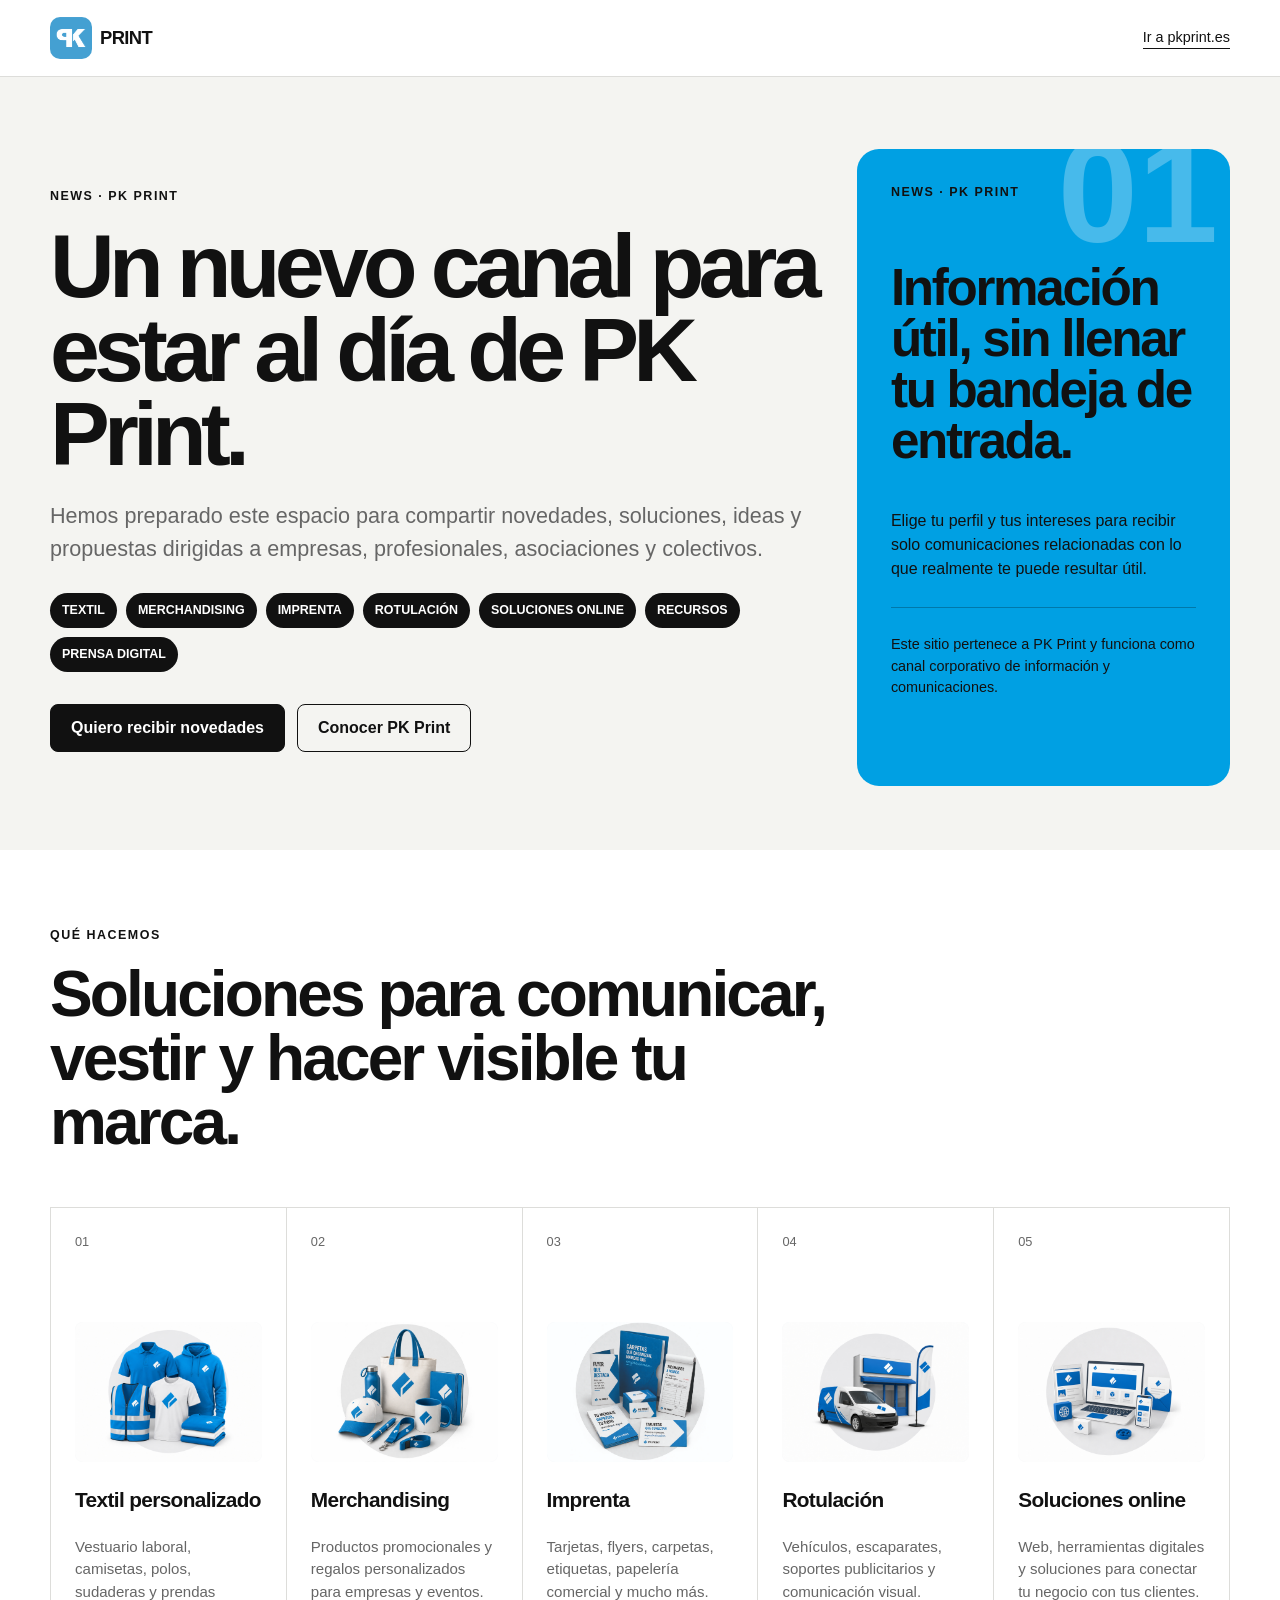
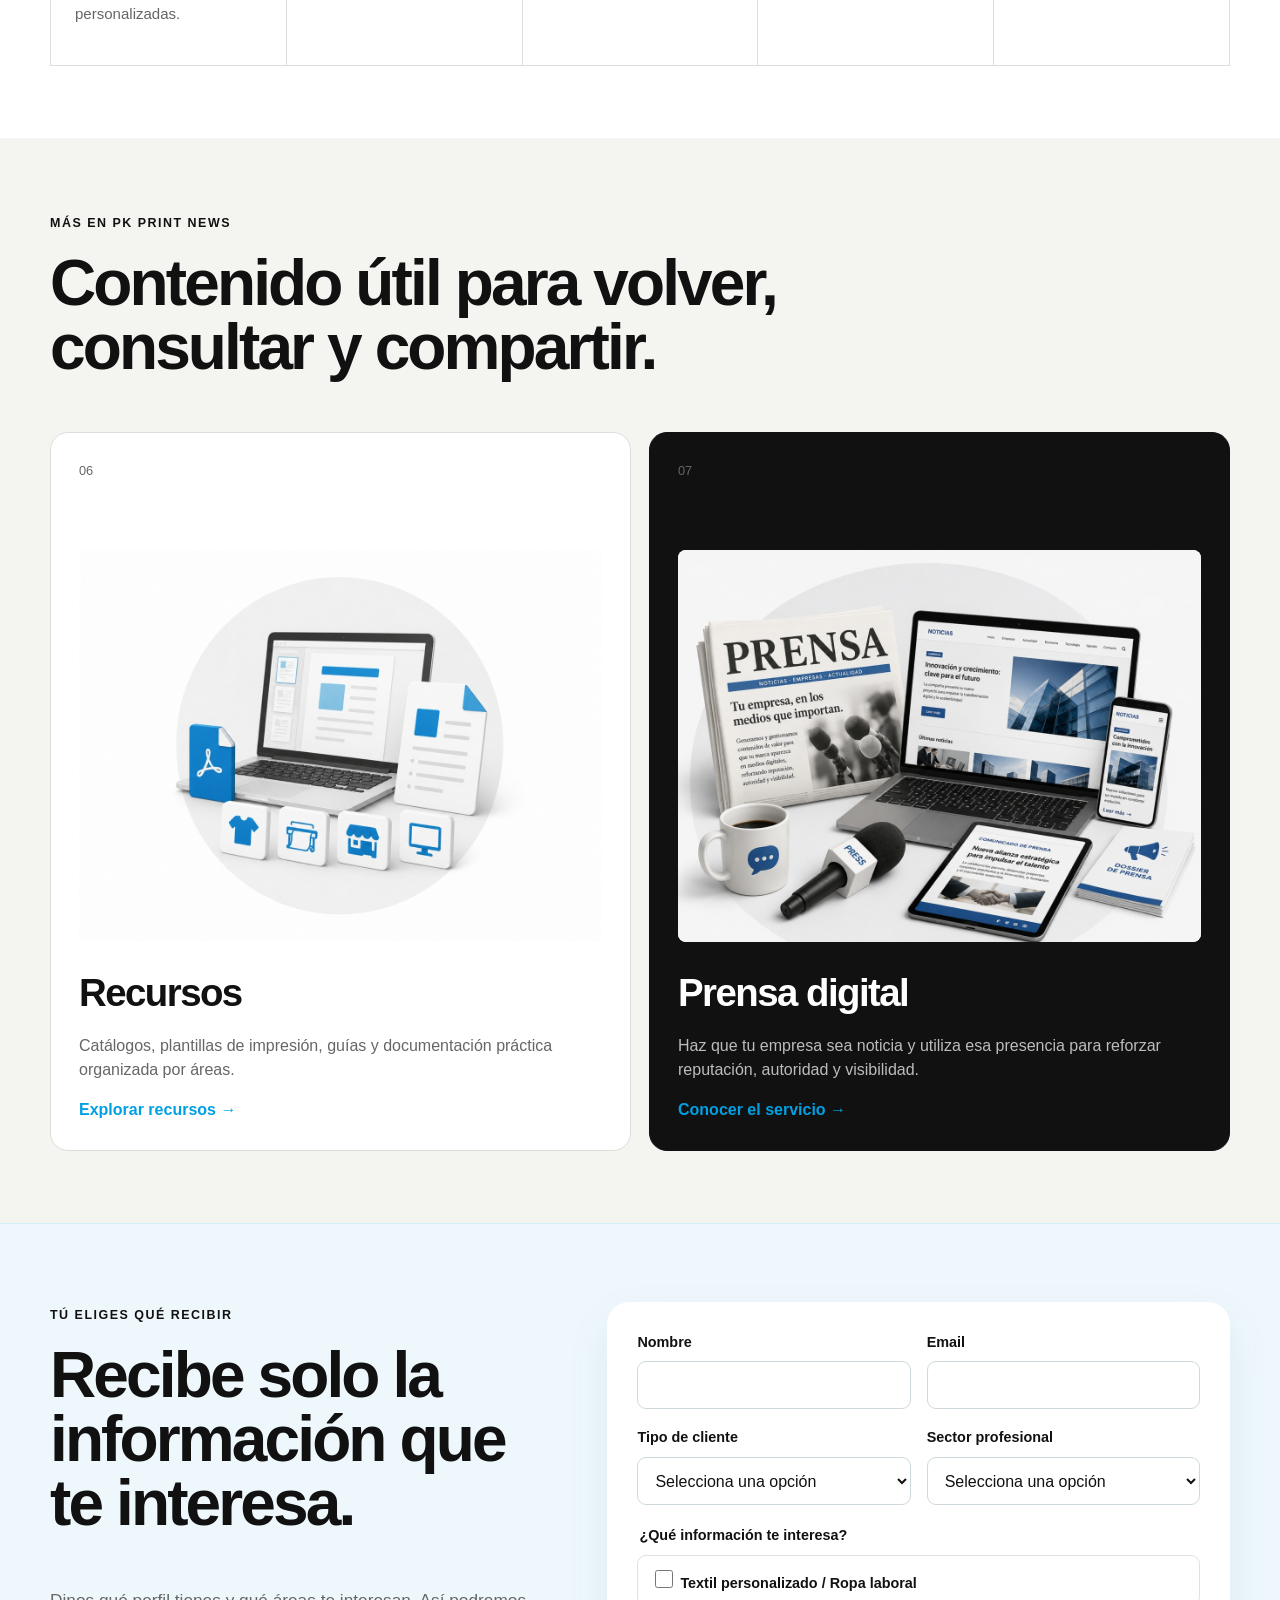
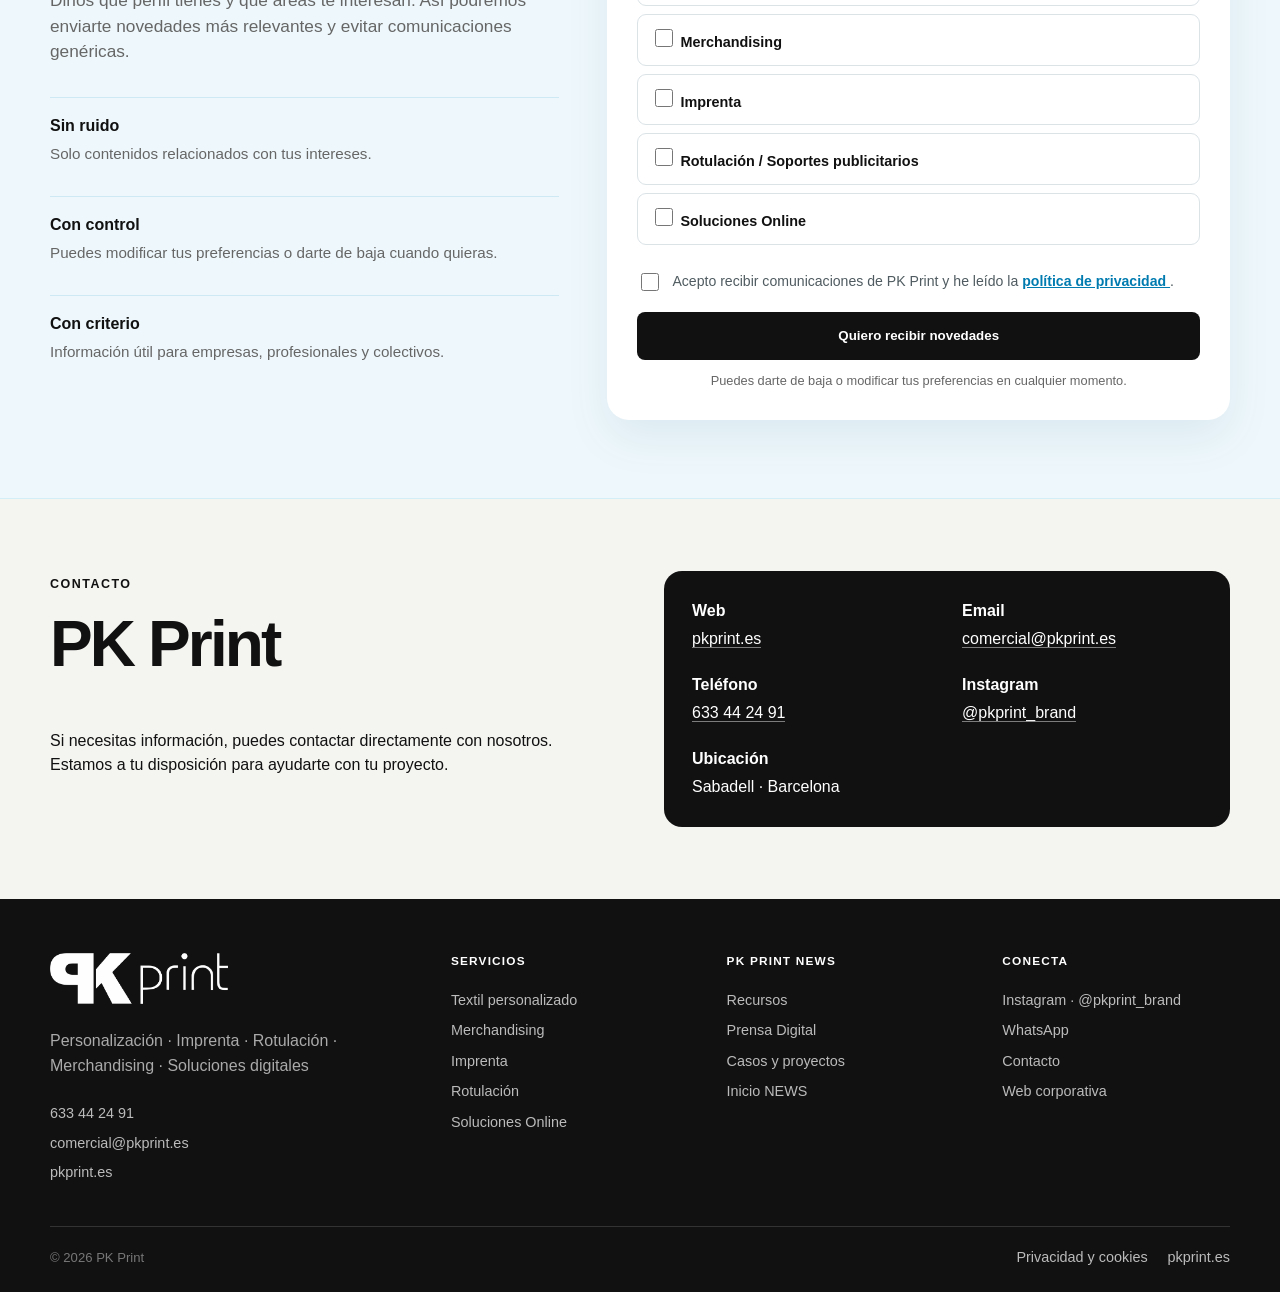
==== index.html @ 86d2c324 "Initial commit" ====
<!DOCTYPE html>
<html lang="es">
<head>
  <meta charset="UTF-8" />
  <meta name="viewport" content="width=device-width, initial-scale=1.0" />
  <meta name="description" content="Canal de novedades y comunicaciones de PK Print. Personalización textil, merchandising, imprenta, rotulación y soluciones online para empresas y profesionales." />
  <meta name="robots" content="index,follow" />
  <title>PK Print · Novedades y comunicaciones</title>
  <link rel="icon" type="image/png" href="../img/favicon-news.png">
  <link rel="stylesheet" href="styles.css" />
</head>

<body>
  <header class="site-header">
    <div class="container header-inner">
      <a class="brand" href="https://pkprint.es" aria-label="PK Print">
  <img
    src="img/logo-pk-home.jpg"
    alt="PK"
    class="brand-mark-img"
  >
  <span class="brand-name">PRINT</span>
</a>

      <a class="header-link" href="https://pkprint.es">Ir a pkprint.es</a>
    </div>
  </header>

  <main>
    <section class="hero">
      <div class="container hero-grid">
        <div class="hero-copy">
          <span class="eyebrow">NEWS · PK PRINT</span>

          <h1>Un nuevo canal para estar al día de PK Print.</h1>

          <p class="hero-lead">
            Hemos preparado este espacio para compartir novedades, soluciones,
            ideas y propuestas dirigidas a empresas, profesionales, asociaciones
            y colectivos.
          </p>

          <div class="chips" aria-label="Secciones de PK Print News">
  <a href="textil/">Textil</a>
  <a href="merchandising/">Merchandising</a>
  <a href="imprenta/">Imprenta</a>
  <a href="rotulacion/">Rotulación</a>
  <a href="soluciones-online/">Soluciones online</a>
  <a href="recursos/">Recursos</a>
  <a href="prensa-digital/">Prensa digital</a>
</div>

          <div class="hero-actions">
            <a class="btn btn-primary" href="#suscripcion">Quiero recibir novedades</a>
            <a class="btn btn-secondary" href="https://pkprint.es">Conocer PK Print</a>
          </div>
        </div>

        <aside class="hero-card" aria-label="Canal de novedades">
          <div class="card-number">01</div>
          <p class="card-kicker">NEWS · PK PRINT</p>
          <h2>Información útil, sin llenar tu bandeja de entrada.</h2>
          <p>
            Elige tu perfil y tus intereses para recibir solo comunicaciones
            relacionadas con lo que realmente te puede resultar útil.
          </p>

          <div class="card-line"></div>

          <p class="small">
            Este sitio pertenece a PK Print y funciona como canal corporativo
            de información y comunicaciones.
          </p>
        </aside>
      </div>
    </section>

    <section class="services">
      <div class="container">
        <div class="section-heading">
          <span class="eyebrow">QUÉ HACEMOS</span>
          <h2>Soluciones para comunicar, vestir y hacer visible tu marca.</h2>
        </div>

        <div class="service-grid">

  <a class="service-card" href="textil/" aria-label="Ir a Textil personalizado">
    <span class="service-index">01</span>
    <img class="service-image" src="img/textil.jpg" alt="Textil personalizado y ropa laboral">
    <h3>Textil personalizado</h3>
    <p>Vestuario laboral, camisetas, polos, sudaderas y prendas personalizadas.</p>
  </a>

  <a class="service-card" href="merchandising/" aria-label="Ir a Merchandising">
    <span class="service-index">02</span>
    <img class="service-image" src="img/merchandising.jpg" alt="Merchandising y productos promocionales">
    <h3>Merchandising</h3>
    <p>Productos promocionales y regalos personalizados para empresas y eventos.</p>
  </a>

  <a class="service-card" href="imprenta/" aria-label="Ir a Imprenta">
    <span class="service-index">03</span>
    <img class="service-image" src="img/imprenta.jpg" alt="Imprenta y papelería comercial">
    <h3>Imprenta</h3>
    <p>Tarjetas, flyers, carpetas, etiquetas, papelería comercial y mucho más.</p>
  </a>

  <a class="service-card" href="rotulacion/" aria-label="Ir a Rotulación">
    <span class="service-index">04</span>
    <img class="service-image" src="img/rotulacion.jpg" alt="Rotulación de vehículos, escaparates y soportes">
    <h3>Rotulación</h3>
    <p>Vehículos, escaparates, soportes publicitarios y comunicación visual.</p>
  </a>

  <a class="service-card" href="soluciones-online/" aria-label="Ir a Soluciones online">
    <span class="service-index">05</span>
    <img class="service-image" src="img/online.jpg" alt="Soluciones online para empresas">
    <h3>Soluciones online</h3>
    <p>Web, herramientas digitales y soluciones para conectar tu negocio con tus clientes.</p>
  </a>

</div>
      </section>


    <section class="news-extra">
  <div class="container">

    <div class="section-heading">
      <span class="eyebrow">MÁS EN PK PRINT NEWS</span>
      <h2>Contenido útil para volver, consultar y compartir.</h2>
    </div>

    <div class="news-extra-grid">

      <a class="news-extra-card" href="recursos/" aria-label="Ir a Recursos">
        <span class="service-index">06</span>
        <img class="service-image" src="img/recursos-categoria.jpg" alt="Recursos, catálogos, plantillas y guías">
        <div>
          <h3>Recursos</h3>
          <p>Catálogos, plantillas de impresión, guías y documentación práctica organizada por áreas.</p>
          <strong>Explorar recursos →</strong>
        </div>
      </a>

      <a class="news-extra-card featured" href="prensa-digital/" aria-label="Ir a Prensa digital">
        <span class="service-index">07</span>
        <img class="service-image" src="img/prensa-digital.jpg" alt="Servicio de prensa digital para empresas">
        <div>
          <h3>Prensa digital</h3>
          <p>Haz que tu empresa sea noticia y utiliza esa presencia para reforzar reputación, autoridad y visibilidad.</p>
          <strong>Conocer el servicio →</strong>
        </div>
      </a>

    </div>
  </div>
</section>

    <section class="subscribe" id="suscripcion">
      <div class="container subscribe-grid">
        <div class="subscribe-copy">
          <span class="eyebrow">TÚ ELIGES QUÉ RECIBIR</span>
          <h2>Recibe solo la información que te interesa.</h2>
          <p class="subscribe-lead">
            Dinos qué perfil tienes y qué áreas te interesan. Así podremos
            enviarte novedades más relevantes y evitar comunicaciones genéricas.
          </p>

          <div class="subscribe-points">
            <div>
              <strong>Sin ruido</strong>
              <span>Solo contenidos relacionados con tus intereses.</span>
            </div>
            <div>
              <strong>Con control</strong>
              <span>Puedes modificar tus preferencias o darte de baja cuando quieras.</span>
            </div>
            <div>
              <strong>Con criterio</strong>
              <span>Información útil para empresas, profesionales y colectivos.</span>
            </div>
          </div>
        </div>

        <div class="form-card">
          <form id="subscription-form" novalidate>
            <div class="form-grid">
              <div class="field">
                <label for="name">Nombre</label>
                <input id="name" name="name" type="text" autocomplete="name" required />
              </div>

              <div class="field">
                <label for="email">Email</label>
                <input id="email" name="email" type="email" autocomplete="email" required />
              </div>
            </div>

            <div class="form-grid">
              <div class="field">
                <label for="clientType">Tipo de cliente</label>
                <select id="clientType" name="clientType" required>
                  <option value="">Selecciona una opción</option>
                  <option>Empresa</option>
                  <option>Autónomo</option>
                  <option>Asociación / colectivo</option>
                  <option>Particular</option>
                  <option>Otro</option>
                </select>
              </div>

              <div class="field">
                <label for="sector">Sector profesional</label>
                <select id="sector" name="sector" required>
                  <option value="">Selecciona una opción</option>
                  <option>Construcción y reformas</option>
                  <option>Instaladores y mantenimiento</option>
                  <option>Hostelería</option>
                  <option>Industria</option>
                  <option>Automoción</option>
                  <option>Logística y transporte</option>
                  <option>Comercios</option>
                  <option>Sanidad / Estética</option>
                  <option>Asociaciones / Colectivos</option>
                  <option>Otros profesionales</option>
                </select>
              </div>
            </div>

            <fieldset class="field interests">
              <legend>¿Qué información te interesa?</legend>

              <label class="check-card">
                <input type="checkbox" name="interests[]" value="Textil personalizado / Ropa laboral" />
                <span>Textil personalizado / Ropa laboral</span>
              </label>

              <label class="check-card">
                <input type="checkbox" name="interests[]" value="Merchandising" />
                <span>Merchandising</span>
              </label>

              <label class="check-card">
                <input type="checkbox" name="interests[]" value="Imprenta" />
                <span>Imprenta</span>
              </label>

              <label class="check-card">
                <input type="checkbox" name="interests[]" value="Rotulación / Soportes publicitarios" />
                <span>Rotulación / Soportes publicitarios</span>
              </label>

              <label class="check-card">
                <input type="checkbox" name="interests[]" value="Soluciones Online" />
                <span>Soluciones Online</span>
              </label>
            </fieldset>

            <label class="consent">
              <input type="checkbox" id="consent" name="consent" required />
              <span>
                Acepto recibir comunicaciones de PK Print y he leído la
                <a href="https://pkprint.es/privacy-cookie-policy/" target="_blank" rel="noopener">
                  política de privacidad
                </a>.
              </span>
            </label>

            <button class="btn btn-primary submit-btn" type="submit">
              Quiero recibir novedades
            </button>

            <p class="form-note">
              Puedes darte de baja o modificar tus preferencias en cualquier momento.
            </p>

            <div id="form-status" class="form-status" role="status" aria-live="polite"></div>
          </form>
        </div>
      </div>
    </section>

    <section class="contact" id="contacto">
  <div class="container contact-grid">

    <div>
      <span class="eyebrow">CONTACTO</span>
      <h2>PK Print</h2>
      <p>
        Si necesitas información, puedes contactar directamente con nosotros.
        Estamos a tu disposición para ayudarte con tu proyecto.
      </p>
    </div>

    <div class="contact-card">

      <div class="contact-item">
        <strong>Web</strong>
        <a href="https://pkprint.es">pkprint.es</a>
      </div>

      <div class="contact-item">
        <strong>Email</strong>
        <a id="contact-email" href="mailto:comercial@pkprint.es">comercial@pkprint.es</a>
      </div>

      <div class="contact-item">
        <strong>Teléfono</strong>
        <a href="tel:+34633442491">633 44 24 91</a>
      </div>

      <div class="contact-item">
        <strong>Instagram</strong>
        <a href="https://www.instagram.com/pkprint_brand" target="_blank" rel="noopener">@pkprint_brand</a>
      </div>

      <div class="contact-item">
        <strong>Ubicación</strong>
        <span>Sabadell · Barcelona</span>
      </div>

    </div>

  </div>
</section>
  </main>

  <footer class="site-footer">

  <div class="container footer-grid">

    <div class="footer-brand">
      <a href="https://pkprint.es" class="footer-logo-link" aria-label="PK Print">
        <img
          src="img/logo-pkprint-blanco.png"
          alt="PK Print"
          class="footer-logo-img"
        >
      </a>

      <p>
        Personalización · Imprenta · Rotulación · Merchandising · Soluciones digitales
      </p>

      <div class="footer-contact">
        <a href="tel:+34633442491">633 44 24 91</a>
        <a href="mailto:comercial@pkprint.es">comercial@pkprint.es</a>
        <a href="https://pkprint.es">pkprint.es</a>
      </div>
    </div>

    <div class="footer-column">
      <span class="footer-title">SERVICIOS</span>
      <a href="textil/">Textil personalizado</a>
      <a href="merchandising/">Merchandising</a>
      <a href="imprenta/">Imprenta</a>
      <a href="rotulacion/">Rotulación</a>
      <a href="soluciones-online/">Soluciones Online</a>
    </div>

    <div class="footer-column">
      <span class="footer-title">PK PRINT NEWS</span>
      <a href="recursos/">Recursos</a>
      <a href="prensa-digital/">Prensa Digital</a>
      <a href="casos/">Casos y proyectos</a>
      <a href="./">Inicio NEWS</a>
    </div>

    <div class="footer-column">
      <span class="footer-title">CONECTA</span>
      <a href="https://www.instagram.com/pkprint_brand" target="_blank" rel="noopener">Instagram · @pkprint_brand</a>
      <a href="https://wa.me/34633442491?text=Hola%20PK%20Print%2C%20quiero%20informaci%C3%B3n" target="_blank" rel="noopener">WhatsApp</a>
      <a href="#contacto">Contacto</a>
      <a href="https://pkprint.es">Web corporativa</a>
    </div>

  </div>

  <div class="container footer-bottom">
    <span>© <span id="year"></span> PK Print</span>

    <div class="footer-legal">
      <a href="https://pkprint.es/privacy-cookie-policy/">Privacidad y cookies</a>
      <a href="https://pkprint.es">pkprint.es</a>
    </div>
  </div>

</footer>

  <script src="script.js"></script>
</body>
</html>
---- styles.css ----
:root {
  --bg: #f4f4f1;
  --surface: #ffffff;
  --text: #111111;
  --muted: #666666;
  --line: #ddddda;
  --accent: #00A0E3;
  --accent-dark: #007bb0;
  --dark: #111111;
  --success: #127a42;
  --error: #b3261e;
  --max: 1180px;
}

* { box-sizing: border-box; }

html { scroll-behavior: smooth; }

body {
  margin: 0;
  font-family: Arial, Helvetica, sans-serif;
  color: var(--text);
  background: var(--bg);
  line-height: 1.5;
}

a { color: inherit; }

.container {
  width: min(calc(100% - 40px), var(--max));
  margin: 0 auto;
}

.site-header {
  background: var(--surface);
  border-bottom: 1px solid var(--line);
  position: sticky;
  top: 0;
  z-index: 10;
}

.header-inner {
  min-height: 76px;
  display: flex;
  align-items: center;
  justify-content: space-between;
  gap: 24px;
}

.brand {
  display: inline-flex;
  align-items: center;
  gap: 8px;
  text-decoration: none;
  font-weight: 800;
  letter-spacing: -0.04em;
}

.brand-mark {
  display: grid;
  place-items: center;
  width: 42px;
  height: 42px;
  border-radius: 10px;
  background: var(--dark);
  color: #fff;
}

.brand-name { font-size: 1.15rem; }

.header-link {
  font-size: 0.9rem;
  text-decoration: none;
  border-bottom: 1px solid currentColor;
}

.hero { padding: 72px 0 64px; }

.hero-grid {
  display: grid;
  grid-template-columns: minmax(0, 1.35fr) minmax(320px, 0.65fr);
  gap: 32px;
  align-items: stretch;
}

.hero-copy { padding: 34px 0; }

.eyebrow {
  display: inline-block;
  margin-bottom: 18px;
  font-size: 0.78rem;
  font-weight: 800;
  letter-spacing: 0.12em;
  text-transform: uppercase;
}

h1, h2, h3, p { margin-top: 0; }

h1 {
  max-width: 820px;
  margin-bottom: 24px;
  font-size: clamp(3rem, 7vw, 6.5rem);
  line-height: 0.94;
  letter-spacing: -0.065em;
}

.hero-lead {
  max-width: 760px;
  margin-bottom: 28px;
  color: var(--muted);
  font-size: clamp(1.05rem, 2vw, 1.35rem);
}

.chips {
  display: flex;
  flex-wrap: wrap;
  gap: 9px;
  margin: 0 0 32px;
}

.chips a {
  padding: 8px 12px;
  border-radius: 999px;
  background: var(--dark);
  color: #fff;
  font-size: 0.78rem;
  font-weight: 700;
  text-transform: uppercase;
}

.chips a {
  text-decoration: none;
  transition: background .2s ease, transform .2s ease;
}

.chips a:hover {
  background: #00A0E3;
  transform: translateY(-1px);
}

.hero-actions {
  display: flex;
  flex-wrap: wrap;
  gap: 12px;
}

.btn {
  display: inline-flex;
  min-height: 48px;
  align-items: center;
  justify-content: center;
  padding: 0 20px;
  border: 1px solid var(--dark);
  border-radius: 8px;
  text-decoration: none;
  font-weight: 700;
  transition: transform .18s ease, opacity .18s ease, background .18s ease;
  cursor: pointer;
}

.btn:hover { transform: translateY(-2px); }

.btn-primary {
  background: var(--dark);
  color: #fff;
}

.btn-primary:hover {
  background: var(--accent);
  border-color: var(--accent);
}

.btn-secondary { background: transparent; }

.hero-card {
  position: relative;
  overflow: hidden;
  padding: 34px;
  border-radius: 22px;
  background: var(--accent);
  min-height: 100%;
}

.card-number {
  position: absolute;
  top: -28px;
  right: 12px;
  color: rgba(255,255,255,.28);
  font-size: 9rem;
  font-weight: 900;
  line-height: 1;
}

.card-kicker {
  position: relative;
  margin-bottom: 60px;
  font-size: .78rem;
  font-weight: 800;
  letter-spacing: .12em;
}

.hero-card h2 {
  position: relative;
  font-size: clamp(2rem, 4vw, 3.4rem);
  line-height: 1;
  letter-spacing: -0.045em;
}

.card-line {
  height: 1px;
  margin: 26px 0;
  background: rgba(0,0,0,.25);
}

.small { font-size: .9rem; }

.services {
  padding: 72px 0;
  background: var(--surface);
}

.section-heading {
  max-width: 780px;
  margin-bottom: 34px;
}

.section-heading h2,
.contact h2,
.subscribe h2 {
  font-size: clamp(2.2rem, 5vw, 4rem);
  line-height: 1;
  letter-spacing: -0.045em;
}

.service-grid {
  display: grid;
  grid-template-columns: repeat(5, 1fr);
  border-top: 1px solid var(--line);
  border-left: 1px solid var(--line);
}

.service-card {
  min-height: 260px;
  padding: 24px;
  border-right: 1px solid var(--line);
  border-bottom: 1px solid var(--line);
}

.service-index {
  display: block;
  margin-bottom: 70px;
  color: var(--muted);
  font-size: .8rem;
}

.service-card h3 {
  font-size: 1.3rem;
  letter-spacing: -0.03em;
}

.service-card p {
  color: var(--muted);
  font-size: .94rem;
}

.subscribe {
  padding: 78px 0;
  background: #eef8fc;
  border-top: 1px solid #d4eef8;
  border-bottom: 1px solid #d4eef8;
}

.subscribe-grid {
  display: grid;
  grid-template-columns: minmax(0, .9fr) minmax(0, 1.1fr);
  gap: 48px;
  align-items: start;
}

.subscribe-copy {
  position: sticky;
  top: 108px;
}

.subscribe-lead {
  max-width: 560px;
  color: var(--muted);
  font-size: 1.08rem;
}

.subscribe-points {
  display: grid;
  gap: 14px;
  margin-top: 32px;
}

.subscribe-points div {
  padding: 16px 0;
  border-top: 1px solid #cfe9f4;
}

.subscribe-points strong {
  display: block;
  margin-bottom: 4px;
}

.subscribe-points span {
  color: var(--muted);
  font-size: .95rem;
}

.form-card {
  padding: 30px;
  border-radius: 22px;
  background: var(--surface);
  box-shadow: 0 18px 45px rgba(0, 67, 96, .08);
}

.form-grid {
  display: grid;
  grid-template-columns: 1fr 1fr;
  gap: 16px;
}

.field { margin-bottom: 18px; }

.field label,
.interests legend {
  display: block;
  margin-bottom: 8px;
  font-size: .9rem;
  font-weight: 700;
}

input[type="text"],
input[type="email"],
select {
  width: 100%;
  min-height: 48px;
  padding: 0 13px;
  border: 1px solid #cfd8dc;
  border-radius: 9px;
  background: #fff;
  color: var(--text);
  font: inherit;
  outline: none;
}

input[type="text"]:focus,
input[type="email"]:focus,
select:focus {
  border-color: var(--accent);
  box-shadow: 0 0 0 3px rgba(0, 160, 227, .13);
}

.interests {
  padding: 0;
  margin: 2px 0 18px;
  border: 0;
}

.check-card {
  display: flex;
  align-items: center;
  gap: 10px;
  min-height: 46px;
  padding: 11px 13px;
  margin-bottom: 9px;
  border: 1px solid #dbe3e7;
  border-radius: 9px;
  background: #fff;
  cursor: pointer;
}

.check-card:hover {
  border-color: var(--accent);
  background: #f7fcfe;
}

.check-card input {
  width: 18px;
  height: 18px;
  accent-color: var(--accent);
  flex: 0 0 auto;
}

.consent {
  display: flex;
  align-items: flex-start;
  gap: 10px;
  margin: 18px 0;
  font-size: .88rem;
  color: #4f5b60;
}

.consent input {
  width: 18px;
  height: 18px;
  margin-top: 2px;
  accent-color: var(--accent);
  flex: 0 0 auto;
}

.consent a {
  color: var(--accent-dark);
  font-weight: 700;
}

.submit-btn {
  width: 100%;
  border: 0;
}

.form-note {
  margin: 11px 0 0;
  color: var(--muted);
  font-size: .8rem;
  text-align: center;
}

.form-status {
  display: none;
  margin-top: 14px;
  padding: 12px 14px;
  border-radius: 9px;
  font-size: .9rem;
}

.form-status.is-success {
  display: block;
  background: #eaf7ef;
  color: var(--success);
}

.form-status.is-error {
  display: block;
  background: #fdecea;
  color: var(--error);
}

.contact { padding: 72px 0; }

.contact-grid {
  display: grid;
  grid-template-columns: 1fr 1fr;
  gap: 48px;
  align-items: start;
}

.contact-card {
  padding: 28px;
  border-radius: 18px;
  background: var(--dark);
  color: #fff;
}

.contact-card p:last-child { margin-bottom: 0; }

.site-footer {
  background: var(--dark);
  color: #fff;
  padding: 38px 0 22px;
}

.footer-inner,
.footer-bottom {
  display: flex;
  justify-content: space-between;
  gap: 24px;
}

.footer-inner { padding-bottom: 28px; }

.footer-inner p {
  margin: 8px 0 0;
  color: #aaa;
}

.footer-links {
  display: flex;
  flex-wrap: wrap;
  gap: 18px;
  align-items: flex-start;
}

.footer-links a {
  color: #fff;
  font-size: .9rem;
}

.footer-bottom {
  padding-top: 18px;
  border-top: 1px solid #333;
  color: #888;
  font-size: .82rem;
}

@media (max-width: 920px) {
  .hero { padding-top: 42px; }

  .hero-grid,
  .contact-grid,
  .subscribe-grid {
    grid-template-columns: 1fr;
  }

  .subscribe-copy { position: static; }

  .hero-copy { padding-bottom: 10px; }

  .service-grid {
    grid-template-columns: repeat(2, 1fr);
  }

  .service-card { min-height: 220px; }

  .service-index { margin-bottom: 42px; }
}

@media (max-width: 600px) {
  .container {
    width: min(calc(100% - 28px), var(--max));
  }

  .header-inner { min-height: 66px; }

  .header-link { display: none; }

  .hero { padding: 30px 0 44px; }

  h1 { font-size: clamp(2.8rem, 15vw, 4.8rem); }

  .hero-card,
  .form-card {
    padding: 24px 20px;
    border-radius: 16px;
  }

  .card-kicker { margin-bottom: 44px; }

  .hero-actions,
  .btn { width: 100%; }

  .service-grid,
  .form-grid {
    grid-template-columns: 1fr;
  }

  .service-card { min-height: auto; }

  .service-index { margin-bottom: 28px; }

  .footer-inner,
  .footer-bottom {
    flex-direction: column;
  }
}


.news-extra {
  padding: 72px 0;
  background: var(--bg);
}

.news-extra-grid {
  display: grid;
  grid-template-columns: 1fr 1fr;
  gap: 18px;
}

.news-extra-card {
  min-height: 280px;
  padding: 28px;
  border: 1px solid var(--line);
  border-radius: 18px;
  background: var(--surface);
  color: var(--text);
  text-decoration: none;
  display: flex;
  flex-direction: column;
  justify-content: space-between;
  transition: transform .2s ease, box-shadow .2s ease, border-color .2s ease;
}

.news-extra-card:hover {
  transform: translateY(-3px);
  border-color: var(--accent);
  box-shadow: 0 16px 36px rgba(0,0,0,.07);
}

.news-extra-card.featured {
  background: var(--dark);
  color: #fff;
  border-color: var(--dark);
}

.news-extra-card.featured p {
  color: rgba(255,255,255,.72);
}

.news-extra-card h3 {
  margin: 0 0 12px;
  font-size: clamp(1.8rem, 3vw, 2.7rem);
  letter-spacing: -.04em;
}

.news-extra-card p {
  max-width: 560px;
  color: var(--muted);
}

.news-extra-card strong {
  color: var(--accent);
}

@media (max-width: 760px) {
  .news-extra-grid { grid-template-columns: 1fr; }
}


/* =========================================================
   ACTUALIZACIÓN CORPORATIVA · HOME PK PRINT NEWS
   ========================================================= */

.brand-mark-img {
  width: 42px;
  height: 42px;
  display: block;
  object-fit: cover;
  border-radius: 10px;
  flex: 0 0 42px;
}

/* Las tarjetas completas son zonas clicables */
.service-card {
  display: block;
  color: inherit;
  text-decoration: none;
  transition:
    transform .2s ease,
    border-color .2s ease,
    box-shadow .2s ease;
}

.service-card:hover {
  transform: translateY(-3px);
  border-color: var(--accent);
  box-shadow: 0 10px 24px rgba(0,0,0,.05);
}

.service-card:focus-visible,
.news-extra-card:focus-visible {
  outline: 3px solid var(--accent);
  outline-offset: -3px;
}

.service-image {
  width: 100%;
  aspect-ratio: 4 / 3;
  object-fit: contain;
  display: block;
  margin: 0 0 22px;
  border-radius: 8px;
  background: #f5f7fa;
}

/* Contacto corporativo */
.contact-card {
  display: grid;
  grid-template-columns: 1fr 1fr;
  gap: 22px 30px;
}

.contact-item {
  min-width: 0;
}

.contact-item strong {
  display: block;
  margin-bottom: 4px;
}

.contact-item a,
.contact-item span {
  color: #fff;
  text-decoration: none;
}

.contact-item a {
  border-bottom: 1px solid rgba(255,255,255,.45);
}

.contact-item a:hover {
  color: var(--accent);
  border-bottom-color: var(--accent);
}

/* Footer corporativo */
.site-footer {
  background: #111;
  color: #fff;
  padding: 54px 0 24px;
}

.footer-grid {
  display: grid;
  grid-template-columns: 1.55fr 1fr 1fr 1fr;
  gap: 48px;
  padding-bottom: 42px;
}

.footer-logo-link {
  display: inline-block;
  text-decoration: none;
  margin-bottom: 18px;
}

.footer-logo-img {
  display: block;
  width: 178px;
  max-width: 100%;
  height: auto;
}

.footer-brand p {
  max-width: 410px;
  margin: 0 0 24px;
  color: #aaa;
  line-height: 1.55;
}

.footer-contact,
.footer-column {
  display: flex;
  flex-direction: column;
}

.footer-contact {
  gap: 8px;
}

.footer-column {
  gap: 9px;
}

.footer-title {
  margin-bottom: 10px;
  color: #fff;
  font-size: .74rem;
  font-weight: 800;
  letter-spacing: .10em;
  text-transform: uppercase;
}

.footer-contact a,
.footer-column a,
.footer-legal a {
  color: #bbb;
  text-decoration: none;
  font-size: .90rem;
  transition: color .2s ease;
}

.footer-contact a:hover,
.footer-column a:hover,
.footer-legal a:hover {
  color: var(--accent);
}

.footer-bottom {
  display: flex;
  justify-content: space-between;
  align-items: center;
  gap: 24px;
  padding-top: 20px;
  border-top: 1px solid #333;
  color: #777;
  font-size: .82rem;
}

.footer-legal {
  display: flex;
  gap: 20px;
}

/* Anula la estructura antigua del footer */
.footer-inner {
  display: none;
}

@media (max-width: 900px) {
  .footer-grid {
    grid-template-columns: repeat(2, 1fr);
  }
}

@media (max-width: 700px) {
  .contact-card {
    grid-template-columns: 1fr;
  }
}

@media (max-width: 600px) {
  .brand-mark-img {
    width: 38px;
    height: 38px;
    flex-basis: 38px;
  }

  .footer-grid {
    grid-template-columns: 1fr;
    gap: 30px;
  }

  .footer-bottom {
    flex-direction: column;
    align-items: flex-start;
  }

  .footer-legal {
    flex-direction: column;
    gap: 8px;
  }
}
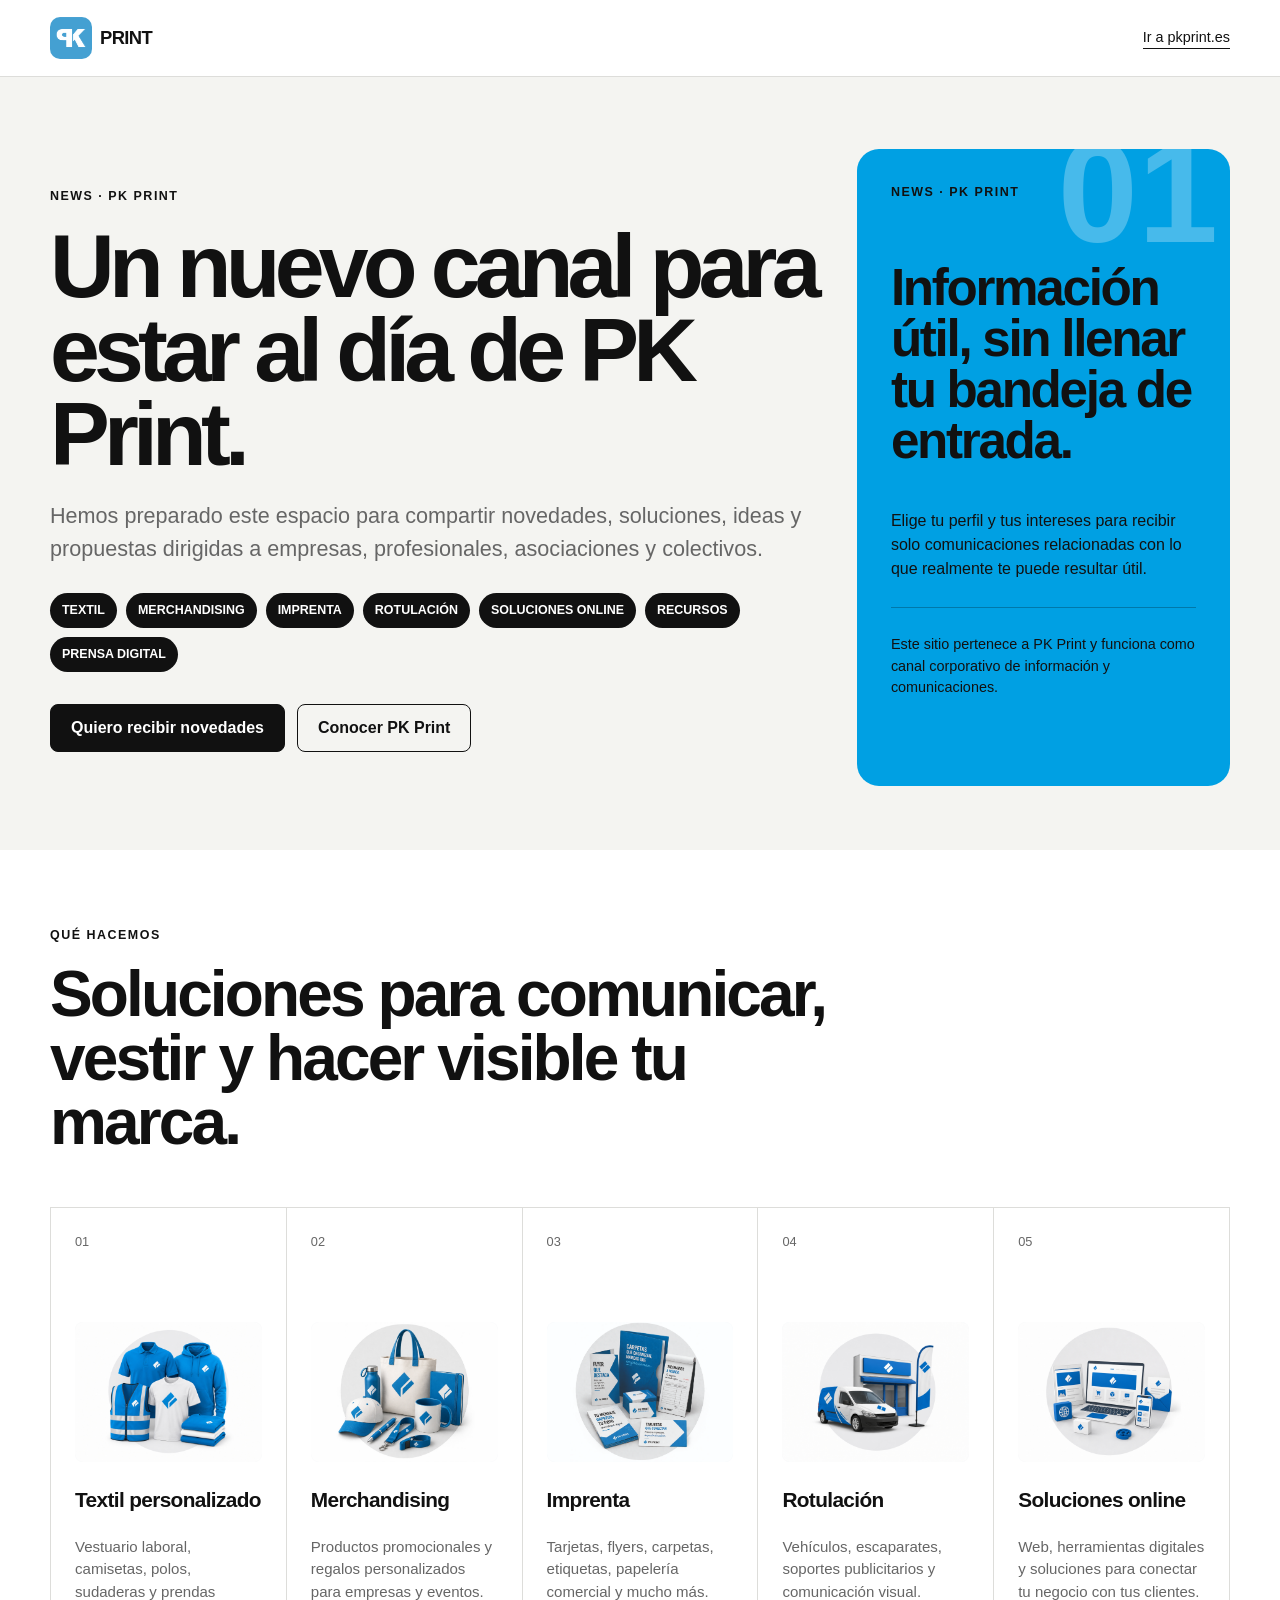
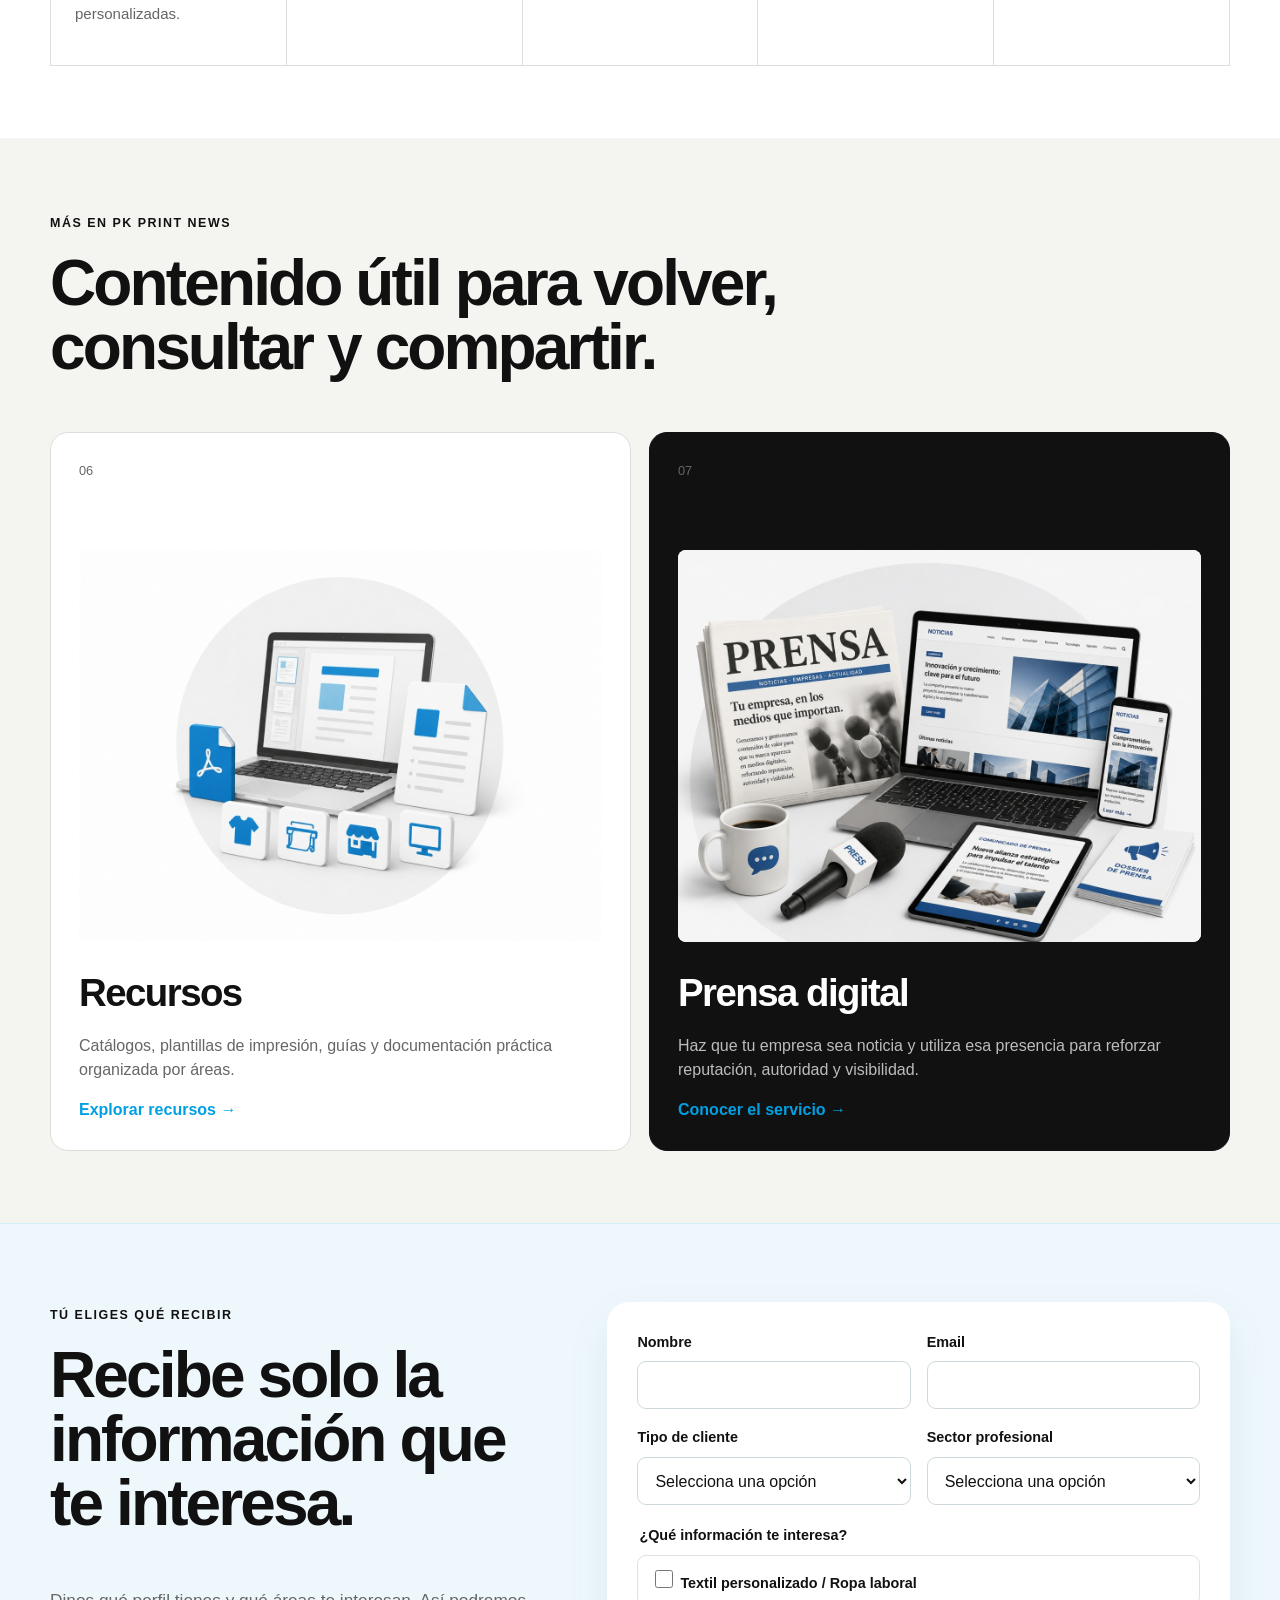
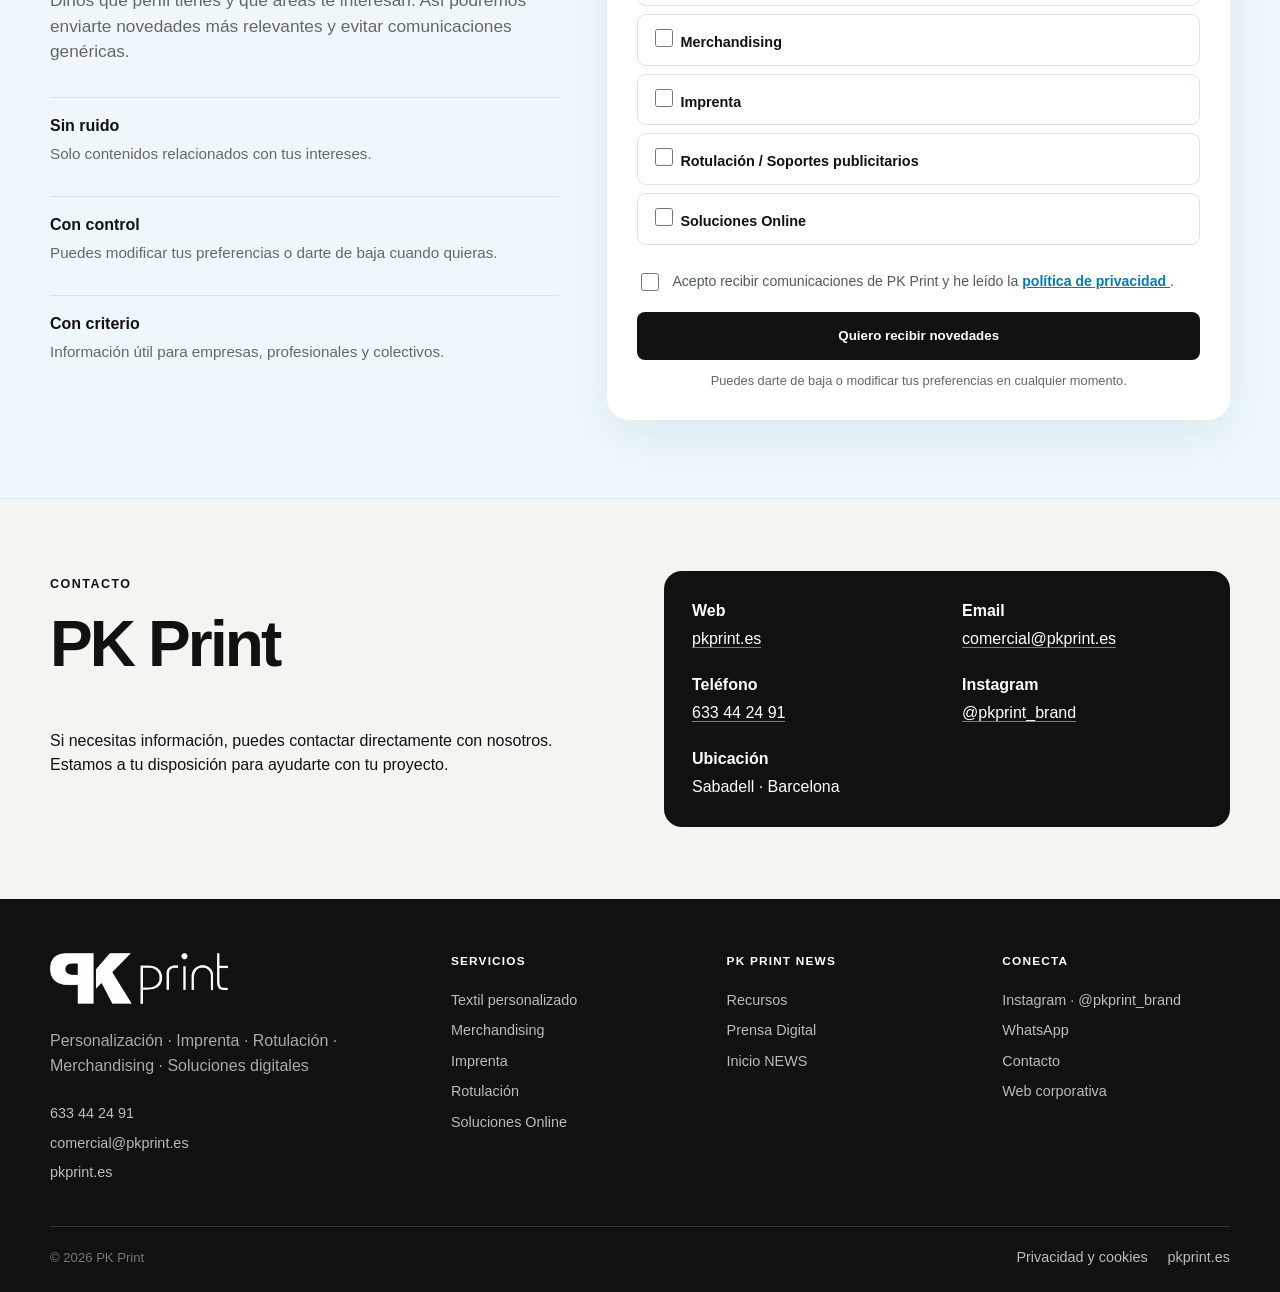
==== commit 318fad56: "Saneamiento técnico" ====
--- a/index.html
+++ b/index.html
@@ -6,14 +6,14 @@
   <meta name="description" content="Canal de novedades y comunicaciones de PK Print. Personalización textil, merchandising, imprenta, rotulación y soluciones online para empresas y profesionales." />
   <meta name="robots" content="index,follow" />
   <title>PK Print · Novedades y comunicaciones</title>
-  <link rel="icon" type="image/png" href="../img/favicon-news.png">
+  <link rel="icon" type="image/png" href="img/favicon-news.png">
   <link rel="stylesheet" href="styles.css" />
 </head>
 
 <body>
   <header class="site-header">
     <div class="container header-inner">
-      <a class="brand" href="https://pkprint.es" aria-label="PK Print">
+      <a class="brand" data-site-website href="https://pkprint.es" aria-label="PK Print">
   <img
     src="img/logo-pk-home.jpg"
     alt="PK"
@@ -22,7 +22,7 @@
   <span class="brand-name">PRINT</span>
 </a>
 
-      <a class="header-link" href="https://pkprint.es">Ir a pkprint.es</a>
+      <a class="header-link" data-site-website href="https://pkprint.es">Ir a pkprint.es</a>
     </div>
   </header>
 
@@ -52,7 +52,7 @@
 
           <div class="hero-actions">
             <a class="btn btn-primary" href="#suscripcion">Quiero recibir novedades</a>
-            <a class="btn btn-secondary" href="https://pkprint.es">Conocer PK Print</a>
+            <a class="btn btn-secondary" data-site-website href="https://pkprint.es">Conocer PK Print</a>
           </div>
         </div>
 
@@ -297,12 +297,12 @@
 
       <div class="contact-item">
         <strong>Web</strong>
-        <a href="https://pkprint.es">pkprint.es</a>
+        <a data-site-website href="https://pkprint.es">pkprint.es</a>
       </div>
 
       <div class="contact-item">
         <strong>Email</strong>
-        <a id="contact-email" href="mailto:comercial@pkprint.es">comercial@pkprint.es</a>
+        <a id="contact-email" data-site-email href="mailto:comercial@pkprint.es">comercial@pkprint.es</a>
       </div>
 
       <div class="contact-item">
@@ -317,7 +317,7 @@
 
       <div class="contact-item">
         <strong>Ubicación</strong>
-        <span>Sabadell · Barcelona</span>
+        <span data-site-location>Sabadell · Barcelona</span>
       </div>
 
     </div>
@@ -331,7 +331,7 @@
   <div class="container footer-grid">
 
     <div class="footer-brand">
-      <a href="https://pkprint.es" class="footer-logo-link" aria-label="PK Print">
+      <a data-site-website href="https://pkprint.es" class="footer-logo-link" aria-label="PK Print">
         <img
           src="img/logo-pkprint-blanco.png"
           alt="PK Print"
@@ -345,8 +345,8 @@
 
       <div class="footer-contact">
         <a href="tel:+34633442491">633 44 24 91</a>
-        <a href="mailto:comercial@pkprint.es">comercial@pkprint.es</a>
-        <a href="https://pkprint.es">pkprint.es</a>
+        <a data-site-email href="mailto:comercial@pkprint.es">comercial@pkprint.es</a>
+        <a data-site-website href="https://pkprint.es">pkprint.es</a>
       </div>
     </div>
 
@@ -363,7 +363,6 @@
       <span class="footer-title">PK PRINT NEWS</span>
       <a href="recursos/">Recursos</a>
       <a href="prensa-digital/">Prensa Digital</a>
-      <a href="casos/">Casos y proyectos</a>
       <a href="./">Inicio NEWS</a>
     </div>
 
@@ -372,7 +371,7 @@
       <a href="https://www.instagram.com/pkprint_brand" target="_blank" rel="noopener">Instagram · @pkprint_brand</a>
       <a href="https://wa.me/34633442491?text=Hola%20PK%20Print%2C%20quiero%20informaci%C3%B3n" target="_blank" rel="noopener">WhatsApp</a>
       <a href="#contacto">Contacto</a>
-      <a href="https://pkprint.es">Web corporativa</a>
+      <a data-site-website href="https://pkprint.es">Web corporativa</a>
     </div>
 
   </div>
@@ -382,12 +381,13 @@
 
     <div class="footer-legal">
       <a href="https://pkprint.es/privacy-cookie-policy/">Privacidad y cookies</a>
-      <a href="https://pkprint.es">pkprint.es</a>
+      <a data-site-website href="https://pkprint.es">pkprint.es</a>
     </div>
   </div>
 
 </footer>
 
+  <script src="site-config.js"></script>
   <script src="script.js"></script>
 </body>
 </html>
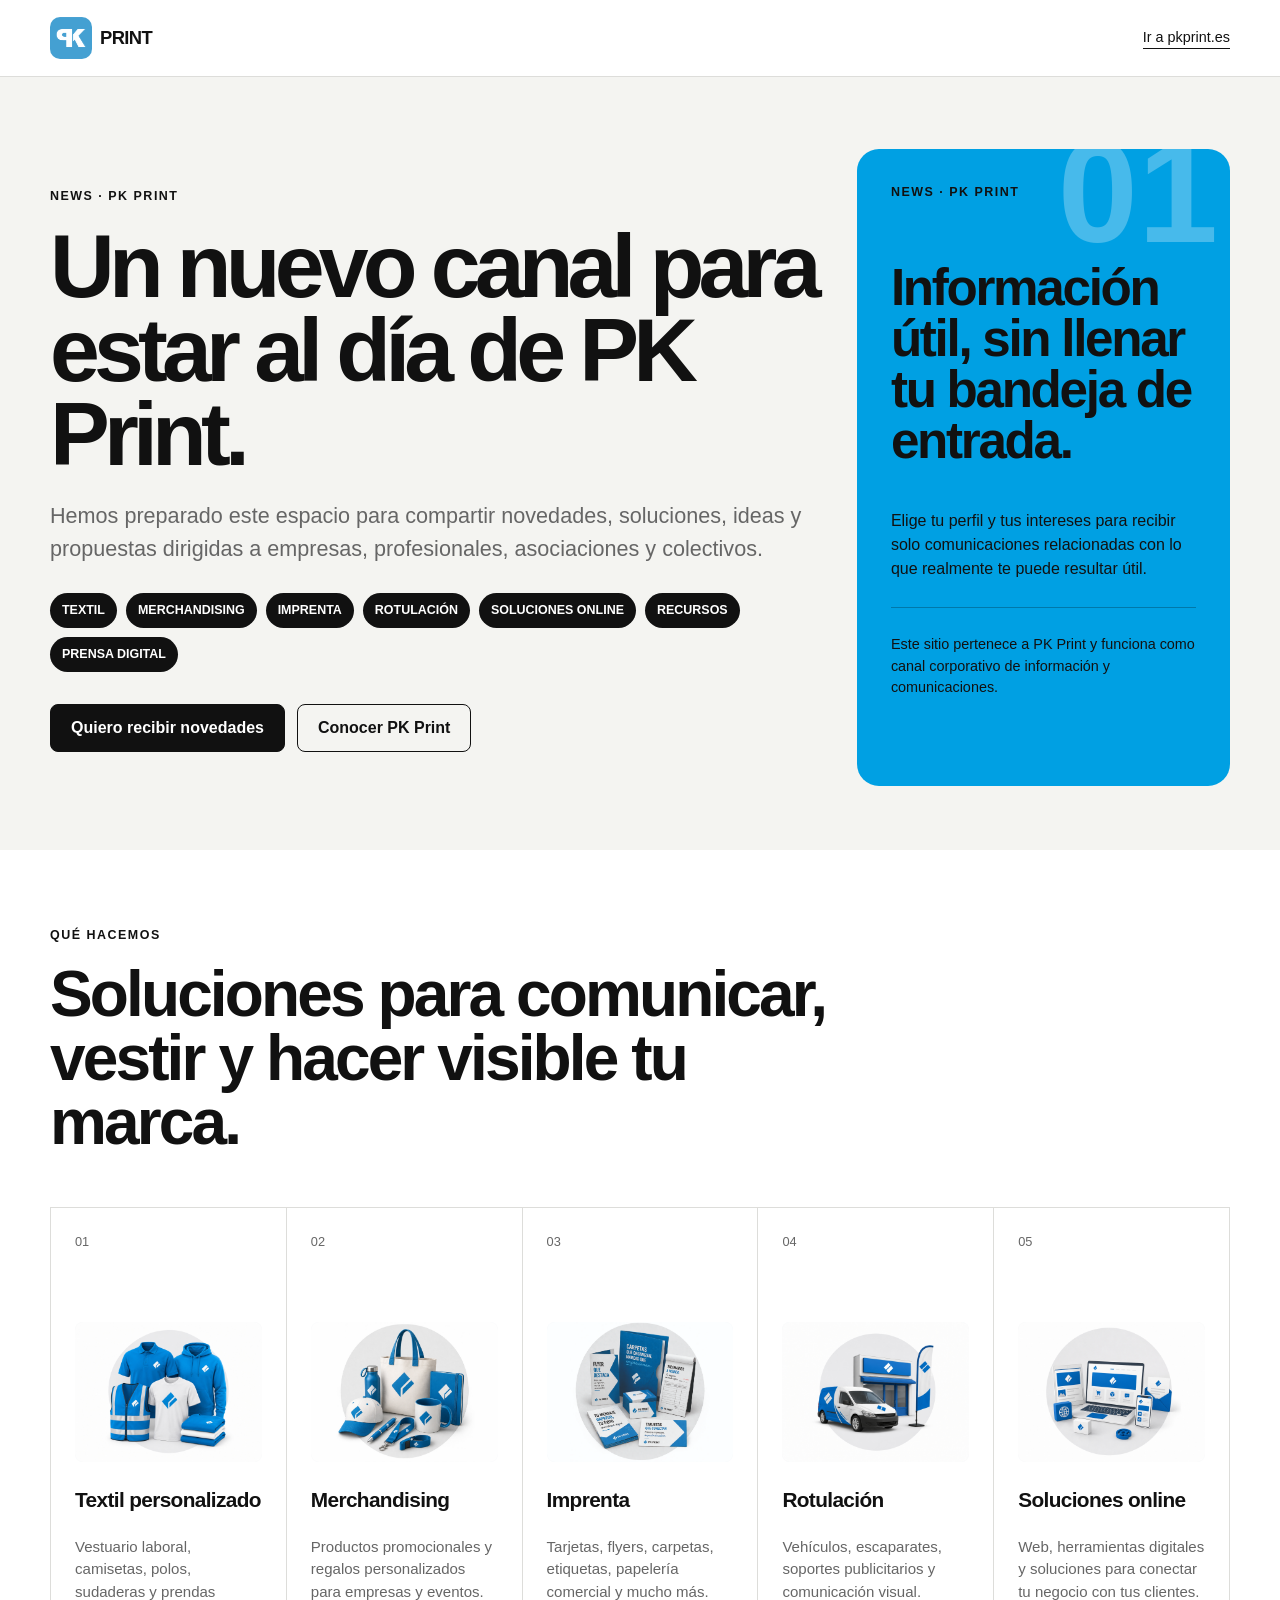
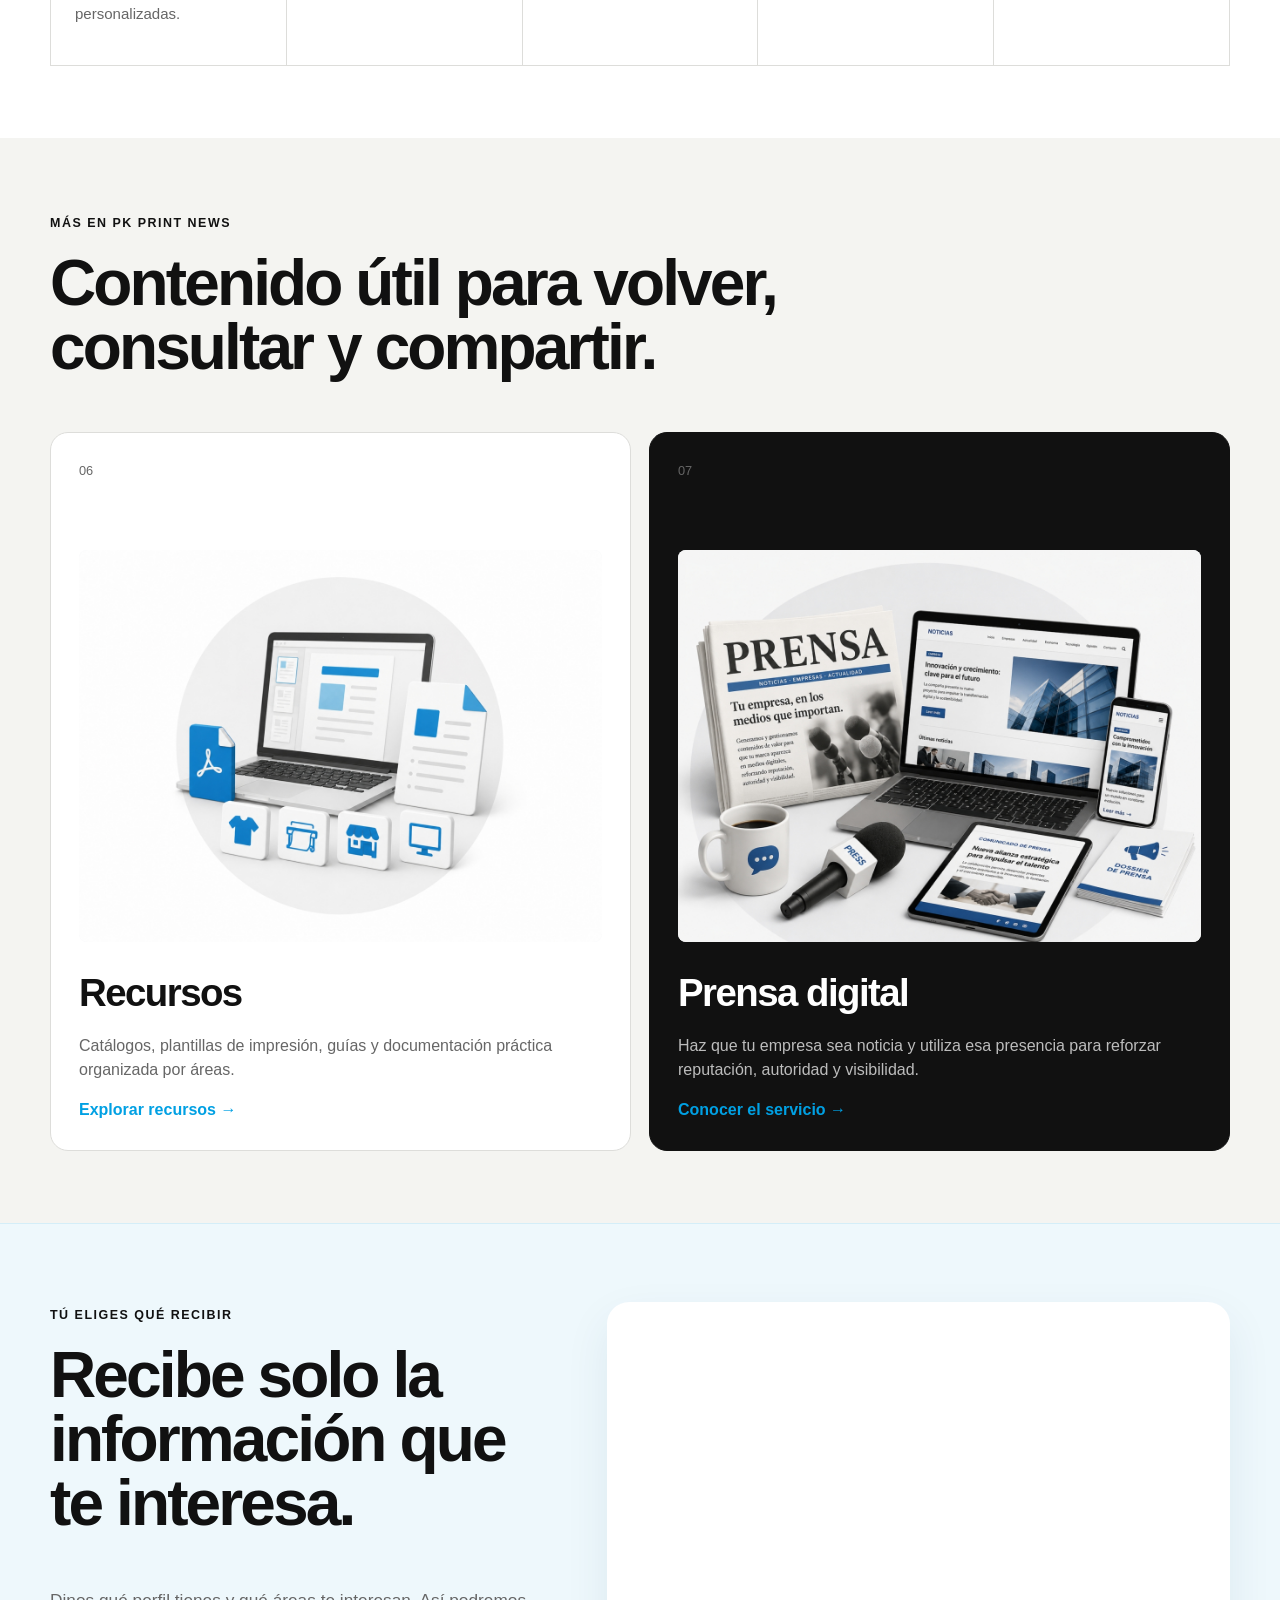
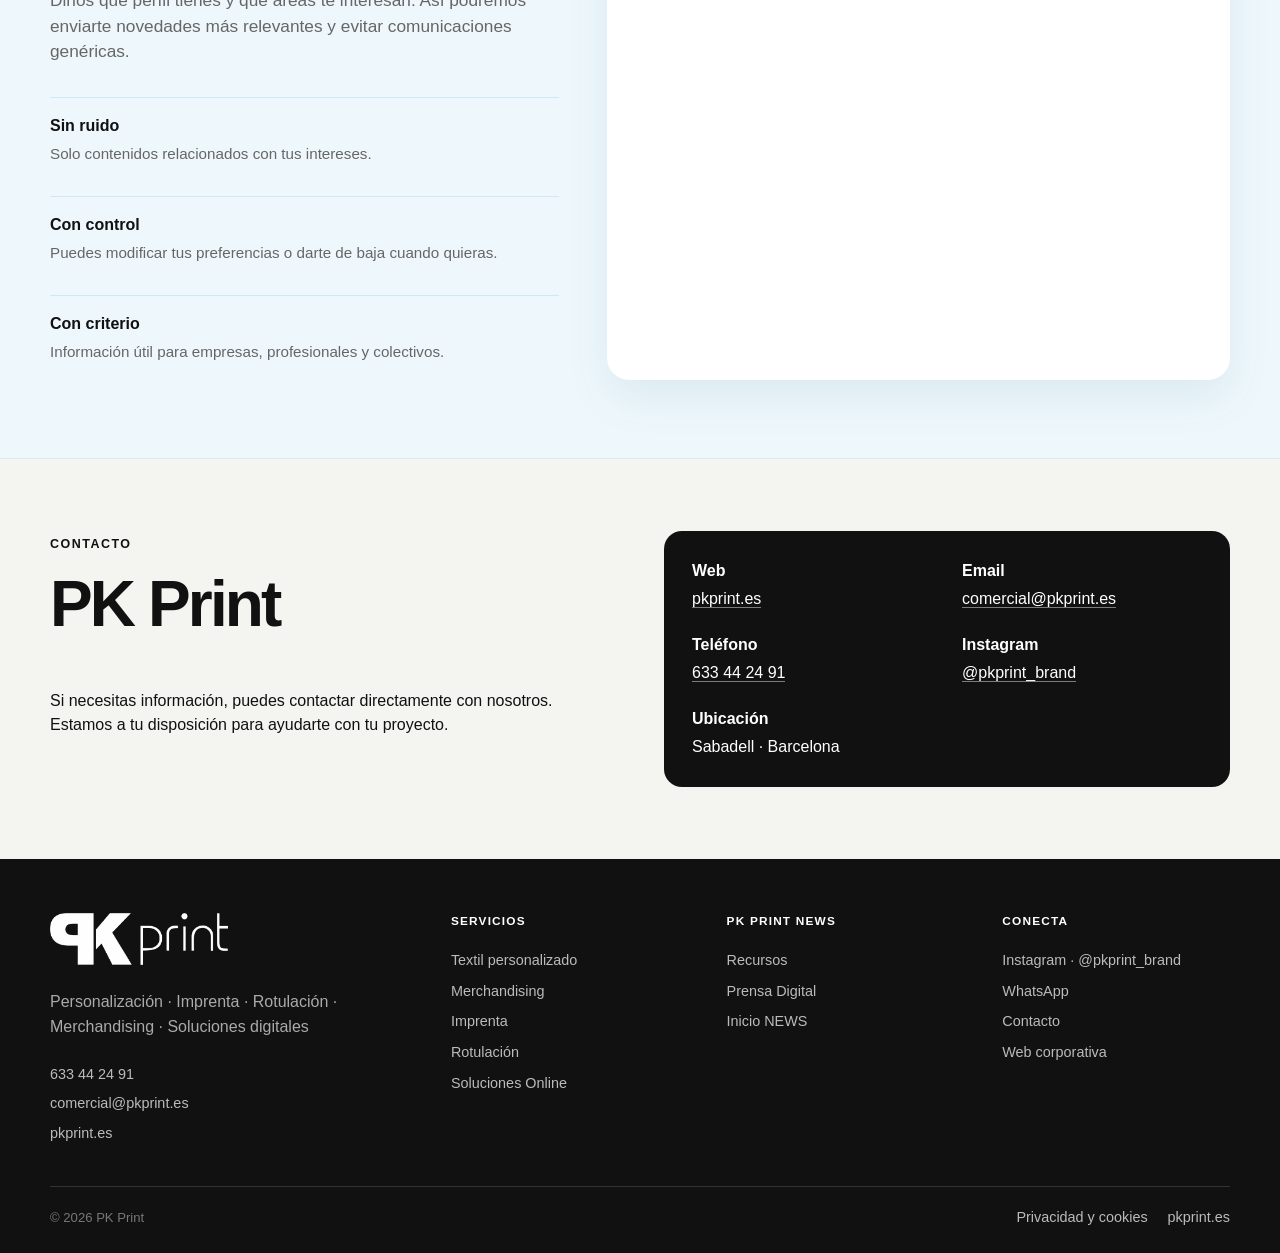
==== commit ce703656: "Usar formulario iframe" ====
--- a/index.html
+++ b/index.html
@@ -184,99 +184,32 @@
         </div>
 
         <div class="form-card">
-          <form id="subscription-form" novalidate>
-            <div class="form-grid">
-              <div class="field">
-                <label for="name">Nombre</label>
-                <input id="name" name="name" type="text" autocomplete="name" required />
-              </div>
-
-              <div class="field">
-                <label for="email">Email</label>
-                <input id="email" name="email" type="email" autocomplete="email" required />
-              </div>
-            </div>
-
-            <div class="form-grid">
-              <div class="field">
-                <label for="clientType">Tipo de cliente</label>
-                <select id="clientType" name="clientType" required>
-                  <option value="">Selecciona una opción</option>
-                  <option>Empresa</option>
-                  <option>Autónomo</option>
-                  <option>Asociación / colectivo</option>
-                  <option>Particular</option>
-                  <option>Otro</option>
-                </select>
-              </div>
-
-              <div class="field">
-                <label for="sector">Sector profesional</label>
-                <select id="sector" name="sector" required>
-                  <option value="">Selecciona una opción</option>
-                  <option>Construcción y reformas</option>
-                  <option>Instaladores y mantenimiento</option>
-                  <option>Hostelería</option>
-                  <option>Industria</option>
-                  <option>Automoción</option>
-                  <option>Logística y transporte</option>
-                  <option>Comercios</option>
-                  <option>Sanidad / Estética</option>
-                  <option>Asociaciones / Colectivos</option>
-                  <option>Otros profesionales</option>
-                </select>
-              </div>
-            </div>
-
-            <fieldset class="field interests">
-              <legend>¿Qué información te interesa?</legend>
-
-              <label class="check-card">
-                <input type="checkbox" name="interests[]" value="Textil personalizado / Ropa laboral" />
-                <span>Textil personalizado / Ropa laboral</span>
-              </label>
-
-              <label class="check-card">
-                <input type="checkbox" name="interests[]" value="Merchandising" />
-                <span>Merchandising</span>
-              </label>
-
-              <label class="check-card">
-                <input type="checkbox" name="interests[]" value="Imprenta" />
-                <span>Imprenta</span>
-              </label>
-
-              <label class="check-card">
-                <input type="checkbox" name="interests[]" value="Rotulación / Soportes publicitarios" />
-                <span>Rotulación / Soportes publicitarios</span>
-              </label>
-
-              <label class="check-card">
-                <input type="checkbox" name="interests[]" value="Soluciones Online" />
-                <span>Soluciones Online</span>
-              </label>
-            </fieldset>
-
-            <label class="consent">
-              <input type="checkbox" id="consent" name="consent" required />
-              <span>
-                Acepto recibir comunicaciones de PK Print y he leído la
-                <a href="https://pkprint.es/privacy-cookie-policy/" target="_blank" rel="noopener">
-                  política de privacidad
-                </a>.
-              </span>
-            </label>
-
-            <button class="btn btn-primary submit-btn" type="submit">
-              Quiero recibir novedades
-            </button>
-
+          <div class="mailrelay-embed">
+            <iframe
+              data-skip-lazy=""
+              src="https://news19.ipzmarketing.com/f/oh8TmNfA0Ok"
+              frameborder="0"
+              scrolling="no"
+              width="100%"
+              class="ipz-iframe"
+              title="Formulario de suscripción a PK Print News"
+            ></iframe>
+            <script
+              data-cfasync="false"
+              type="text/javascript"
+              src="https://assets.ipzmarketing.com/assets/signup_form/iframe_v1.js"
+            ></script>
+          </div>
+
+          <noscript>
             <p class="form-note">
-              Puedes darte de baja o modificar tus preferencias en cualquier momento.
+              <a href="https://news19.ipzmarketing.com/f/oh8TmNfA0Ok">
+                Abrir el formulario de suscripción
+              </a>
             </p>
-
-            <div id="form-status" class="form-status" role="status" aria-live="polite"></div>
-          </form>
+          </noscript>
+
+          <div id="form-status" class="form-status" role="status" aria-live="polite"></div>
         </div>
       </div>
     </section>
--- a/styles.css
+++ b/styles.css
@@ -274,7 +274,7 @@
   display: grid;
   grid-template-columns: minmax(0, .9fr) minmax(0, 1.1fr);
   gap: 48px;
-  align-items: start;
+  align-items: stretch;
 }
 
 .subscribe-copy {
@@ -310,10 +310,25 @@
 }
 
 .form-card {
-  padding: 30px;
+  min-width: 0;
+  padding: 0;
+  background: transparent;
+}
+
+.mailrelay-embed {
+  width: 100%;
+  height: 100%;
+  overflow: hidden;
   border-radius: 22px;
   background: var(--surface);
   box-shadow: 0 18px 45px rgba(0, 67, 96, .08);
+}
+
+.mailrelay-embed .ipz-iframe {
+  display: block;
+  width: 100%;
+  height: 100%;
+  border: 0;
 }
 
 .form-grid {
@@ -502,9 +517,20 @@
   .contact-grid,
   .subscribe-grid {
     grid-template-columns: 1fr;
+    align-items: start;
   }
 
   .subscribe-copy { position: static; }
+
+  .form-card,
+  .mailrelay-embed {
+    width: 100%;
+  }
+
+  .mailrelay-embed,
+  .mailrelay-embed .ipz-iframe {
+    height: 760px;
+  }
 
   .hero-copy { padding-bottom: 10px; }
 
